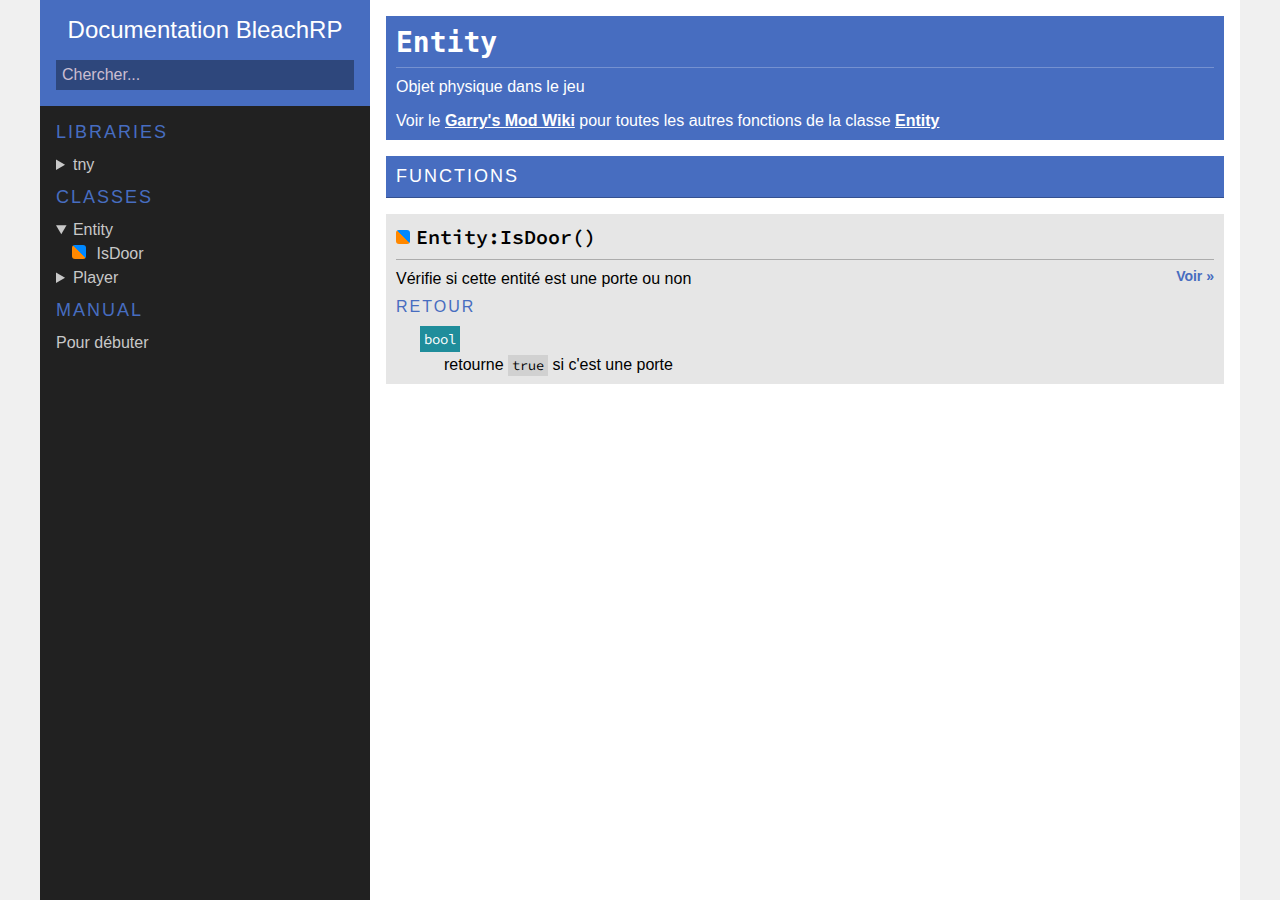
==== classes/entity/index.html @ 9f42a21c "deploy: ben-itdev/bleachrp@35046b9573e682206eda9155e34957f7cd583f9c" ====
<html>
	<head>
		<title>Entity - BleachRP Documentation</title>

		<meta property="og:type" content="website" />
		<meta property="og:title" content="Entity - BleachRP Documentation" />
		<meta property="og:site_name" content="Documentation BleachRP" />


			<meta property="og:description" content="Objet physique dans le jeu

Voir le [Garry&#39;s Mod Wiki](https:&#47;&#47;wiki.garrysmod.com&#47;page&#47;Category:Entity) pour toutes les autres fonctions de la classe `Entity`" />


		<link rel="stylesheet" href="https://fonts.googleapis.com/css?family=Source+Code+Pro" />
		<link rel="stylesheet" href="../../ldoc.css" />
		<link rel="stylesheet" href="../../highlight.css" />
	</head>

	<body>
		<main>


<nav>
	<header>

			<h1><a href="../../">Documentation BleachRP</a></h1>

		<input id="search" type="search" autocomplete="off" placeholder="Chercher..." />
	</header>

	<section>


				<details class="category" open>
					<summary>
						<h2>Libraries</h2>
					</summary>

					<ul>


							<li>

									<details >
									<summary><a href="../../libraries/tny/">tny</a></summary>

									<ul>









									</ul>
									</details>

							</li>

					</ul>
				</details>



				<details class="category" open>
					<summary>
						<h2>Classes</h2>
					</summary>

					<ul>


							<li>

									<details open>
									<summary><a href="../../classes/entity/">Entity</a></summary>

									<ul>






										<li>
											<span class="realm shared"></span>
											<a href="../../classes/entity/#IsDoor">
IsDoor
											</a>
										</li>






									</ul>
									</details>

							</li>


							<li>

									<details >
									<summary><a href="../../classes/player/">Player</a></summary>

									<ul>






										<li>
											<span class="realm shared"></span>
											<a href="../../classes/player/#GetPlayTime">
GetPlayTime
											</a>
										</li>



										<li>
											<span class="realm shared"></span>
											<a href="../../classes/player/#IsStuck">
IsStuck
											</a>
										</li>






									</ul>
									</details>

							</li>

					</ul>
				</details>



				<details class="category" open>
					<summary>
						<h2>Manual</h2>
					</summary>

					<ul>


							<li>

									<a href="../../manual/getting-started/">Pour débuter</a>









							</li>

					</ul>
				</details>


	</section>
</nav>


			<article>

					<div class="wrapper">
						<header class="module">
	<h1>Entity</h1>
	<h2>Objet physique dans le jeu</p>

<p>Voir le <a href="https://wiki.garrysmod.com/page/Category:Entity">Garry's Mod Wiki</a> pour toutes les autres fonctions de la classe <a href="../../classes/entity/#">Entity</a></h2>
</header>

<p>

</p>


	<h1 class="title">Functions</h1>


		<section class="method">
			<header>
				<a class="anchor" id="IsDoor">
					<h1><span class="realm shared"></span></span>Entity:IsDoor()</h1>
				</a>




					<a class="reference" href="https://github.com/ben-itdev/bleachrptree/master/gamemode/meta/sh_entity.lua#L13">Voir &raquo;</a>



					<p>Vérifie si cette entité est une porte ou non</p>

			</header>








				<h3>Retour</h3>
				<ul>





							<li>

									<span class="type">bool</span>


								<p>retourne <code>true</code> si c'est une porte</p>
							</li>




				</ul>





		</section>



					</div>

			</article>
		</main>

		<script type="text/javascript" src="../../app.js"></script>
		<script type="text/javascript" src="../../highlight.min.js"></script>
		<script type="text/javascript">
			var elements = document.querySelectorAll("pre code")

			hljs.configure({
				languages: ["lua"]
			});

			for (var i = 0; i < elements.length; i++)
			{
				hljs.highlightBlock(elements[i]);
			}
		</script>
	</body>
</html>
---- ldoc.css ----
:root {
	--content-width: 1200px;
	--sidebar-width: 330px;

	--padding-big: 48px;
	--padding-normal: 24px;
	--padding-small: 16px;
	--padding-tiny: 10px;

	--font-massive: 32px;
	--font-huge: 24px;
	--font-big: 18px;
	--font-normal: 16px;
	--font-tiny: 12px;

	--font-style-normal: Segoe UI, Helvetica, Arial, sans-serif;
	--font-style-code: Consolas, monospace;

	--color-accent: rgb(71, 109, 192);
	--color-accent-dark: rgb(46, 71, 124);
	--color-white: rgb(255, 255, 255);
	--color-offwhite: rgb(200, 200, 200);
	--color-white-accent: rgb(203, 190, 209);
	--color-black: rgb(0, 0, 0);
	--color-lightgrey: rgb(160, 160, 160);
	--color-background-light: rgb(240, 240, 240);
	--color-background-dark: rgb(33, 33, 33);
}

* {
	padding: 0;
	margin: 0;
	box-sizing: border-box;
}

body {
	background-color: var(--color-background-light);
	font-family: var(--font-style-normal);

	display: flex;
	flex-direction: column;
}

a {
	color: inherit;
	text-decoration: inherit;
}

h1, h2, h3, h4 {
	font-weight: 400;
}

ul li {
	margin-left: var(--padding-small);
}

/* landing */
.landing {
	background-color: var(--color-accent);
	color: var(--color-white);

	padding: 128px 0 128px 0;
}

.landing h1 {
	margin: 0;
	padding: 0;
	border: none;

	font-weight: 100;
	font-size: var(--font-massive);
	text-align: center;
}

.wrapper {
	padding: var(--padding-small);
}

details {
	user-select: none;
}

details summary {
	outline: none;
}

code {
	font-family: "Source Code Pro", monospace;
	font-size: 85%;
	white-space: pre;
	tab-size: 4;
	-moz-tab-size: 4;
	padding: 2px 4px;
	background-color: rgb(33, 33, 33, 0.1);
}

pre {
	background-color: rgb(33, 33, 33, 0.1);
	margin-top: var(--padding-small);
	padding: var(--padding-tiny);
	overflow: auto;
}

pre code {
	background-color: transparent;
}

span.realm {
	width: 14px;
	height: 14px;
	border-radius: 3px;
	display: inline-block;
	margin-right: 6px;
}

span.realm.shared {
	background: linear-gradient(45deg, #f80 0%, #f80 50%, #08f 51%, #08f 100%);
}

span.realm.client {
	background-color: #f80;
}

span.realm.server {
	background-color: #08f;
}

/* wrapper element for sidebar/content */
main {
	display: flex;
	flex-direction: row;
	justify-content: space-between;
	align-items: flex-start;

	width: var(--content-width);
	margin: auto;
}

/* sidebar */
nav {
	color: var(--color-offwhite);
	background-color: var(--color-background-dark);

	position: fixed;
	display: flex;
	flex-direction: column;

	width: var(--sidebar-width);
	height: 100%;
}

/* sidebar header */
nav header {
	color: var(--color-white);
	background-color: var(--color-accent);

	padding: var(--padding-small);
}

nav header h1 {
	font-size: var(--font-huge);
	font-weight: 100;
	text-align: center;

	margin-bottom: var(--padding-small);
}

#search {
	background-color: var(--color-accent-dark);
	color: var(--color-white);

	border: none;
	font-size: var(--font-normal);
	outline: none;

	width: 100%;
	padding: 6px;
}

#search::placeholder {
	color: var(--color-white-accent);
}

#search::-webkit-search-cancel-button {
	display: none;
}

/* sidebar contents */
nav section {
	padding: var(--padding-small);
	overflow: auto;
}

nav section ul {
	list-style-type: none;
}

nav section::-webkit-scrollbar,
pre::-webkit-scrollbar {
	width: 8px;
	height: 8px;
}

nav section::-webkit-scrollbar-track,
pre::-webkit-scrollbar-track {
	background: transparent;
}

nav section::-webkit-scrollbar-thumb {
	background-color: var(--color-lightgrey);
}

pre::-webkit-scrollbar-thumb {
	background-color: var(--color-lightgrey);
}

/* sidebar contents category */
nav section details.category {
	padding-top: var(--padding-tiny);
}

nav section details.category > ul > li {
	margin: 0;
	line-height: 1.5;
}

nav section details.category > ul > li a {
	display: inline-block;
	width: 90%;
}

nav section details.category:first-of-type {
	padding-top: calc(var(--padding-tiny) * -1);
}

nav section details.category summary::-webkit-details-marker {
	opacity: 0.5;
	cursor: pointer;
}

nav section details.category summary h2 {
	color: var(--color-accent);

	font-size: var(--font-big);
	letter-spacing: 2px;
	text-transform: uppercase;
	cursor: pointer;

	padding-bottom: var(--padding-tiny);
}

/* content */
article {
	background-color: rgb(255, 255, 255);

	width: calc(100% - var(--sidebar-width));
	min-height: 100vh;
	margin-left: var(--sidebar-width);
}

article .wrapper > *:first-child {
	margin-top: 0;
}

/* header */
article header {
	color: rgb(255, 255, 255);
	background-color: rgb(71, 109, 192);
	padding: var(--padding-tiny);
}

article header h1 {
	border-bottom: 1px solid rgba(255, 255, 255, 0.25);
	padding-bottom: 8px;
	font-family: var(--font-style-code);
	margin: 0;
}

article header h2 {
	padding-top: var(--padding-tiny);
	margin: 0;
	font-size: var(--font-normal);
	font-weight: normal;
}

article header.module a {
	color: white !important;
	text-decoration: underline;
}

details.category > summary {
	list-style: none;
}

details.category > summary::-webkit-details-marker {
	display: none;
}

article h1 {
	font-size: 28px;
	font-weight: 600;
	border-bottom: 1px solid rgba(0, 0, 0, 0.25);
	margin-top: 24px;
	margin-bottom: 16px;
	padding-bottom: 8px;
}

article h2 {
	font-size: 20px;
	font-weight: 600;
	margin-top: 12px;
}

article h3 {
	color: rgb(71, 109, 192);
	margin-top: var(--padding-tiny);
	text-transform: uppercase;
}

article p {
	margin-top: var(--padding-small);
}

article p a,
article ul li a,
article h1 a,
article h2 a {
	color: rgb(71, 109, 192);
	font-weight: 600;
}

article h1.title {
	color: rgb(255, 255, 255);
	background-color: rgb(71, 109, 192);
	margin-top: var(--padding-small);
	margin-bottom: 0;
	padding: var(--padding-tiny);

	font-size: var(--font-big);
	font-weight: 100;
	letter-spacing: 2px;
	text-transform: uppercase;
}

a.reference {
	color: rgb(71, 109, 192);
	float: right;
	margin-top: 8px;
	padding-left: 8px;
	font-size: 14px;
	font-weight: 600;
}

.notice {
	--color-notice-background: var(--color-accent);
	--color-notice-text: var(--color-notice-background);

	margin-top: var(--padding-tiny);
	border: 2px solid var(--color-notice-background);
}

.notice.error {
	--color-notice-background: rgb(194, 52, 130);
}

.notice.warning {
	--color-notice-background: rgb(224, 169, 112);
	--color-notice-text: rgb(167, 104, 37);
}

.notice .title {
	color: var(--color-white);
	background-color: var(--color-notice-background);

	padding: var(--padding-tiny);
	font-size: var(--font-normal);

	text-transform: uppercase;
	letter-spacing: 2px;
}

.notice p {
	color: var(--color-notice-text);

	margin: 0 !important;
	padding: var(--padding-tiny);
}

/* function/table */
.method {
	display: flex;
	flex-flow: column;
	background-color: rgb(230, 230, 230);
	padding: var(--padding-tiny);
	margin-top: var(--padding-small);
}

.method header {
	color: rgb(0, 0, 0);
	background-color: inherit;
	padding: 0;
	order: -1;
}

.method header .anchor {
	color: inherit;
	text-decoration: inherit;
}

.method header .anchor:target h1 {
	background-color: rgba(71, 109, 192, 0.2);
	background-clip: content-box;
}

.method header h1 {
	font-family: "Source Code Pro", monospace;
	padding-bottom: var(--padding-tiny);
	border-bottom: 1px solid rgba(0, 0, 0, 0.25);
	font-size: 20px;
}

.method header p:first-of-type {
	margin-top: var(--padding-tiny);
}

.method h3 {
	color: rgb(71, 109, 192);
	font-size: var(--font-normal);
	letter-spacing: 2px;
	text-transform: uppercase;
}

.method pre {
	margin-top: var(--padding-tiny);
}

@media only screen and (max-width: 1100px) {
	main nav {
		position: inherit;
	}

	main article {
		margin-left: 0;
	}
}

.method ul {
	margin-top: var(--padding-tiny);
	background-color: inherit;
}

.method ul li {
	list-style: none;
	margin: 4px 0 0 var(--padding-normal);
}

.method ul li:first-of-type {
	margin-top: 0;
}

.method ul li p {
	margin: 4px 0 0 var(--padding-normal);
}

.method ul li pre {
	margin: 4px 0 0 var(--padding-normal);
}

.method ul li a {
	color: rgb(71, 109, 192);
	font-weight: 600;
}

/* we have to manually specify these instead of making a shared class since you cannot customize the parameter class in ldoc */
.parameter, .type, .default {
	display: inline-block;
	color: rgb(255, 255, 255) !important;

	padding: 4px;
	font-size: 14px;
	font-family: "Source Code Pro", monospace;
}

.parameter {
	background-color: rgb(71, 109, 192);
}

.type {
	background-color: rgb(31, 141, 155);
}

a.type {
	font-weight: 300 !important;
	text-decoration: underline;
}

.default {
	background-color: rgb(193, 114, 11);
}

.type a {
	padding: 0;
}

.or {
	color: rgba(71, 109, 192, 0.5);
	background-color: inherit;

	width: calc(100% - 32px);
	height: 8px;
	margin: 0 0 8px 32px;

	text-align: center;
	font-weight: 600;
	border-bottom: 1px solid rgba(71, 109, 192, 0.5);
}

.or span {
	background-color: inherit;
	padding: 0 8px 0 8px;
}
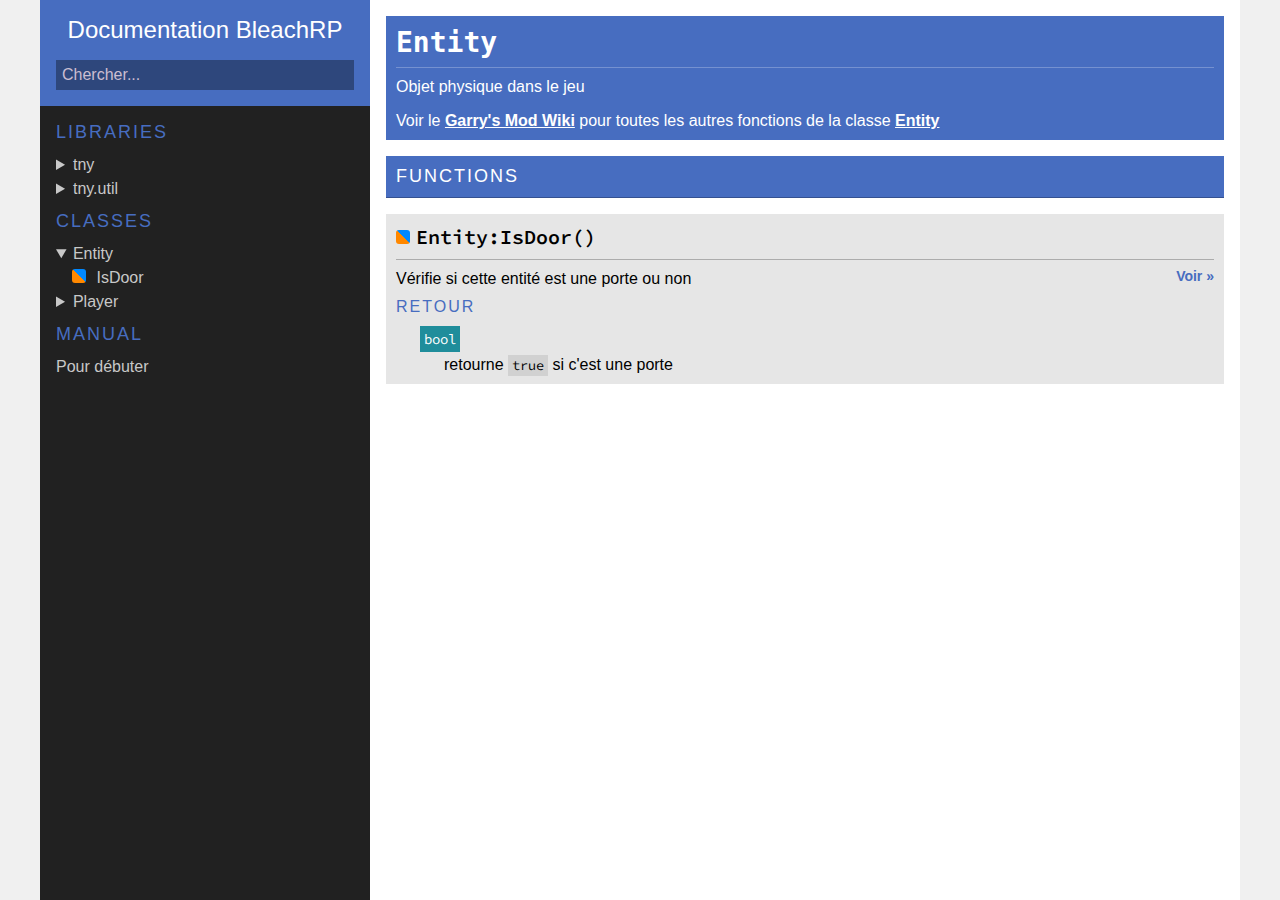
==== commit cb812b0b: "deploy: ben-itdev/bleachrp@b2f372a8ffd196d04851aeb83c26f03b6dc341f0" ====
--- a/classes/entity/index.html
+++ b/classes/entity/index.html
@@ -11,7 +11,8 @@
 
 			<meta property="og:description" content="Objet physique dans le jeu
 
-Voir le [Garry&#39;s Mod Wiki](https:&#47;&#47;wiki.garrysmod.com&#47;page&#47;Category:Entity) pour toutes les autres fonctions de la classe `Entity`" />
+Voir le [Garry&#39;s Mod Wiki](https:&#47;&#47;wiki.garrysmod.com&#47;page&#47;Category:Entity) pour toutes les autres
+fonctions de la classe `Entity`" />
 
 
 		<link rel="stylesheet" href="https://fonts.googleapis.com/css?family=Source+Code+Pro" />
@@ -62,6 +63,81 @@
 
 							</li>
 
+
+							<li>
+
+									<details >
+									<summary><a href="../../libraries/tny.util/">tny.util</a></summary>
+
+									<ul>
+
+
+
+
+
+
+										<li>
+											<span class="realm shared"></span>
+											<a href="../../libraries/tny.util/#tny.util.GetBaseDir">
+GetBaseDir
+											</a>
+										</li>
+
+
+
+										<li>
+											<span class="realm shared"></span>
+											<a href="../../libraries/tny.util/#tny.util.GetGamemodeDir">
+GetGamemodeDir
+											</a>
+										</li>
+
+
+
+										<li>
+											<span class="realm shared"></span>
+											<a href="../../libraries/tny.util/#tny.util.GetModulesDir">
+GetModulesDir
+											</a>
+										</li>
+
+
+
+										<li>
+											<span class="realm shared"></span>
+											<a href="../../libraries/tny.util/#tny.util.IncludeDir">
+IncludeDir
+											</a>
+										</li>
+
+
+
+										<li>
+											<span class="realm shared"></span>
+											<a href="../../libraries/tny.util/#tny.util.IncludeFile">
+IncludeFile
+											</a>
+										</li>
+
+
+
+										<li>
+											<span class="realm shared"></span>
+											<a href="../../libraries/tny.util/#tny.util.IncludeModule">
+IncludeModule
+											</a>
+										</li>
+
+
+
+
+
+
+									</ul>
+									</details>
+
+							</li>
+
 					</ul>
 				</details>
 
@@ -185,7 +261,8 @@
 	<h1>Entity</h1>
 	<h2>Objet physique dans le jeu</p>
 
-<p>Voir le <a href="https://wiki.garrysmod.com/page/Category:Entity">Garry's Mod Wiki</a> pour toutes les autres fonctions de la classe <a href="../../classes/entity/#">Entity</a></h2>
+<p>Voir le <a href="https://wiki.garrysmod.com/page/Category:Entity">Garry's Mod Wiki</a> pour toutes les autres
+fonctions de la classe <a href="../../classes/entity/#">Entity</a></h2>
 </header>
 
 <p>
@@ -205,7 +282,7 @@
 
 
 
-					<a class="reference" href="https://github.com/ben-itdev/bleachrptree/master/gamemode/meta/sh_entity.lua#L13">Voir &raquo;</a>
+					<a class="reference" href="https://github.com/ben-itdev/bleachrp/tree/master/gamemode/meta/sh_entity.lua#L14">Voir &raquo;</a>
 
 
 
--- a/highlight.css
+++ b/highlight.css
@@ -0,0 +1,96 @@
+/*
+
+github.com style (c) Vasily Polovnyov <vast@whiteants.net>
+
+*/
+
+.hljs {
+    display: block;
+    color: #333;
+}
+  
+.hljs-comment,
+.hljs-quote {
+    color: #535346;
+    font-style: italic;
+}
+  
+.hljs-keyword,
+.hljs-selector-tag,
+.hljs-subst {
+    color: #333;
+    font-weight: bold;
+}
+  
+.hljs-number,
+.hljs-literal,
+.hljs-variable,
+.hljs-template-variable,
+.hljs-tag .hljs-attr {
+    color: #008080;
+}
+  
+.hljs-string,
+.hljs-doctag {
+    color: #d14;
+}
+  
+.hljs-title,
+.hljs-section,
+.hljs-selector-id {
+    color: #900;
+    font-weight: bold;
+}
+  
+.hljs-subst {
+    font-weight: normal;
+}
+  
+.hljs-type,
+.hljs-class .hljs-title {
+    color: #458;
+    font-weight: bold;
+}
+  
+.hljs-tag,
+.hljs-name,
+.hljs-attribute {
+    color: #000080;
+    font-weight: normal;
+}
+  
+.hljs-regexp,
+.hljs-link {
+    color: #009926;
+}
+  
+.hljs-symbol,
+.hljs-bullet {
+    color: #990073;
+}
+  
+.hljs-built_in,
+.hljs-builtin-name {
+    color: #0086b3;
+}
+  
+.hljs-meta {
+    color: #999;
+    font-weight: bold;
+}
+  
+.hljs-deletion {
+    background: #fdd;
+}
+  
+.hljs-addition {
+    background: #dfd;
+}
+  
+.hljs-emphasis {
+    font-style: italic;
+}
+  
+.hljs-strong {
+    font-weight: bold;
+}
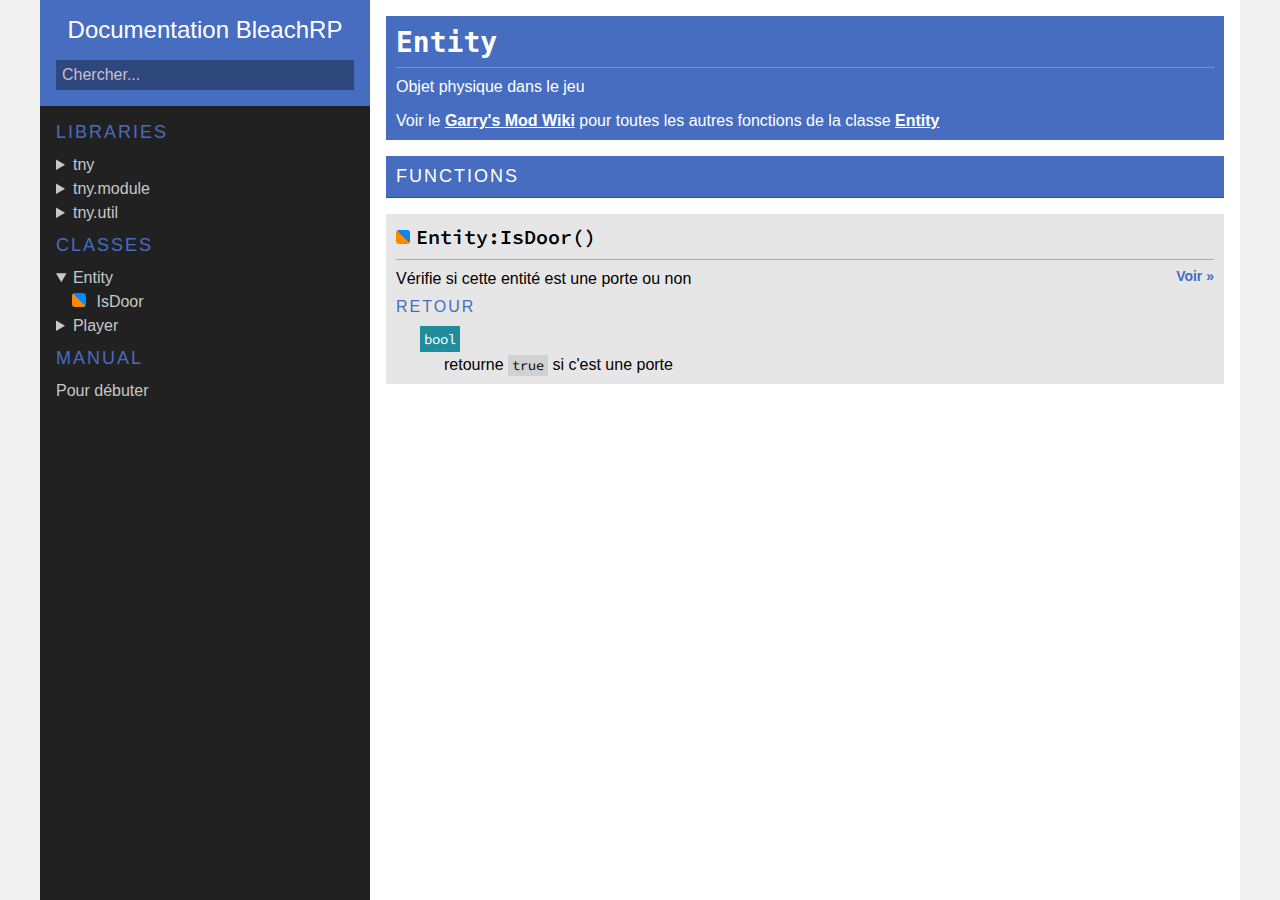
==== commit 31cdd922: "deploy: ben-itdev/bleachrp@7b9c6a17604bfdcbbe04ec02b76dd82bf85bfecf" ====
--- a/classes/entity/index.html
+++ b/classes/entity/index.html
@@ -67,6 +67,54 @@
 							<li>
 
 									<details >
+									<summary><a href="../../libraries/tny.module/">tny.module</a></summary>
+
+									<ul>
+
+
+
+
+
+
+										<li>
+											<span class="realm shared"></span>
+											<a href="../../libraries/tny.module/#tny.module.GetModule">
+GetModule
+											</a>
+										</li>
+
+
+
+										<li>
+											<span class="realm shared"></span>
+											<a href="../../libraries/tny.module/#tny.module.LoadModule">
+LoadModule
+											</a>
+										</li>
+
+
+
+										<li>
+											<span class="realm shared"></span>
+											<a href="../../libraries/tny.module/#tny.module.LoadModules">
+LoadModules
+											</a>
+										</li>
+
+
+
+
+
+
+									</ul>
+									</details>
+
+							</li>
+
+
+							<li>
+
+									<details >
 									<summary><a href="../../libraries/tny.util/">tny.util</a></summary>
 
 									<ul>
@@ -116,15 +164,6 @@
 											<span class="realm shared"></span>
 											<a href="../../libraries/tny.util/#tny.util.IncludeFile">
 IncludeFile
-											</a>
-										</li>
-
-
-
-										<li>
-											<span class="realm shared"></span>
-											<a href="../../libraries/tny.util/#tny.util.IncludeModule">
-IncludeModule
 											</a>
 										</li>
 
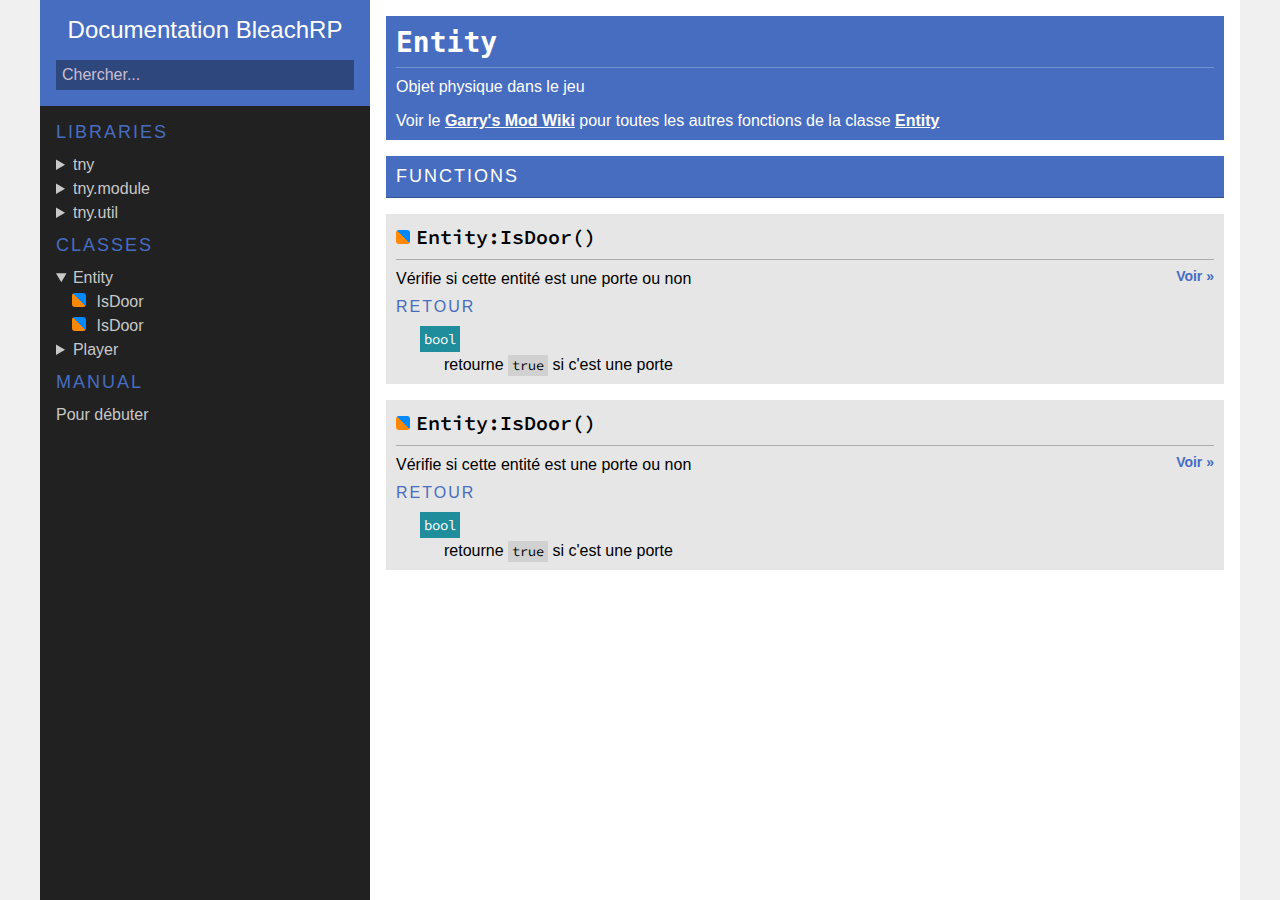
==== commit 578e8af4: "deploy: ben-itdev/bleachrp@64965a3f741a44a7163b2c65ffb5a8f9f29e59b5" ====
--- a/classes/entity/index.html
+++ b/classes/entity/index.html
@@ -87,6 +87,15 @@
 
 										<li>
 											<span class="realm shared"></span>
+											<a href="../../libraries/tny.module/#tny.module.GetModule">
+GetModule
+											</a>
+										</li>
+
+
+
+										<li>
+											<span class="realm shared"></span>
 											<a href="../../libraries/tny.module/#tny.module.LoadModule">
 LoadModule
 											</a>
@@ -96,6 +105,15 @@
 
 										<li>
 											<span class="realm shared"></span>
+											<a href="../../libraries/tny.module/#tny.module.LoadModule">
+LoadModule
+											</a>
+										</li>
+
+
+
+										<li>
+											<span class="realm shared"></span>
 											<a href="../../libraries/tny.module/#tny.module.LoadModules">
 LoadModules
 											</a>
@@ -103,6 +121,15 @@
 
 
 
+										<li>
+											<span class="realm shared"></span>
+											<a href="../../libraries/tny.module/#tny.module.LoadModules">
+LoadModules
+											</a>
+										</li>
+
+
+
 
 
 
@@ -135,6 +162,15 @@
 
 										<li>
 											<span class="realm shared"></span>
+											<a href="../../libraries/tny.util/#tny.util.GetBaseDir">
+GetBaseDir
+											</a>
+										</li>
+
+
+
+										<li>
+											<span class="realm shared"></span>
 											<a href="../../libraries/tny.util/#tny.util.GetGamemodeDir">
 GetGamemodeDir
 											</a>
@@ -144,6 +180,15 @@
 
 										<li>
 											<span class="realm shared"></span>
+											<a href="../../libraries/tny.util/#tny.util.GetGamemodeDir">
+GetGamemodeDir
+											</a>
+										</li>
+
+
+
+										<li>
+											<span class="realm shared"></span>
 											<a href="../../libraries/tny.util/#tny.util.GetModulesDir">
 GetModulesDir
 											</a>
@@ -153,8 +198,35 @@
 
 										<li>
 											<span class="realm shared"></span>
+											<a href="../../libraries/tny.util/#tny.util.GetModulesDir">
+GetModulesDir
+											</a>
+										</li>
+
+
+
+										<li>
+											<span class="realm shared"></span>
 											<a href="../../libraries/tny.util/#tny.util.IncludeDir">
 IncludeDir
+											</a>
+										</li>
+
+
+
+										<li>
+											<span class="realm shared"></span>
+											<a href="../../libraries/tny.util/#tny.util.IncludeDir">
+IncludeDir
+											</a>
+										</li>
+
+
+
+										<li>
+											<span class="realm shared"></span>
+											<a href="../../libraries/tny.util/#tny.util.IncludeFile">
+IncludeFile
 											</a>
 										</li>
 
@@ -211,6 +283,15 @@
 
 
 
+										<li>
+											<span class="realm shared"></span>
+											<a href="../../classes/entity/#IsDoor">
+IsDoor
+											</a>
+										</li>
+
+
+
 
 
 
@@ -236,6 +317,24 @@
 											<span class="realm shared"></span>
 											<a href="../../classes/player/#GetPlayTime">
 GetPlayTime
+											</a>
+										</li>
+
+
+
+										<li>
+											<span class="realm shared"></span>
+											<a href="../../classes/player/#GetPlayTime">
+GetPlayTime
+											</a>
+										</li>
+
+
+
+										<li>
+											<span class="realm shared"></span>
+											<a href="../../classes/player/#IsStuck">
+IsStuck
 											</a>
 										</li>
 
@@ -322,6 +421,56 @@
 
 
 					<a class="reference" href="https://github.com/ben-itdev/bleachrp/tree/master/gamemode/meta/sh_entity.lua#L14">Voir &raquo;</a>
+
+
+
+					<p>Vérifie si cette entité est une porte ou non</p>
+
+			</header>
+
+
+
+
+
+
+
+
+				<h3>Retour</h3>
+				<ul>
+
+
+
+
+
+							<li>
+
+									<span class="type">bool</span>
+
+
+								<p>retourne <code>true</code> si c'est une porte</p>
+							</li>
+
+
+
+
+				</ul>
+
+
+
+
+
+		</section>
+
+		<section class="method">
+			<header>
+				<a class="anchor" id="IsDoor">
+					<h1><span class="realm shared"></span></span>Entity:IsDoor()</h1>
+				</a>
+
+
+
+
+					<a class="reference" href="https://github.com/ben-itdev/bleachrp/tree/master/gamemode/core/meta/sh_entity.lua#L14">Voir &raquo;</a>
 
 
 
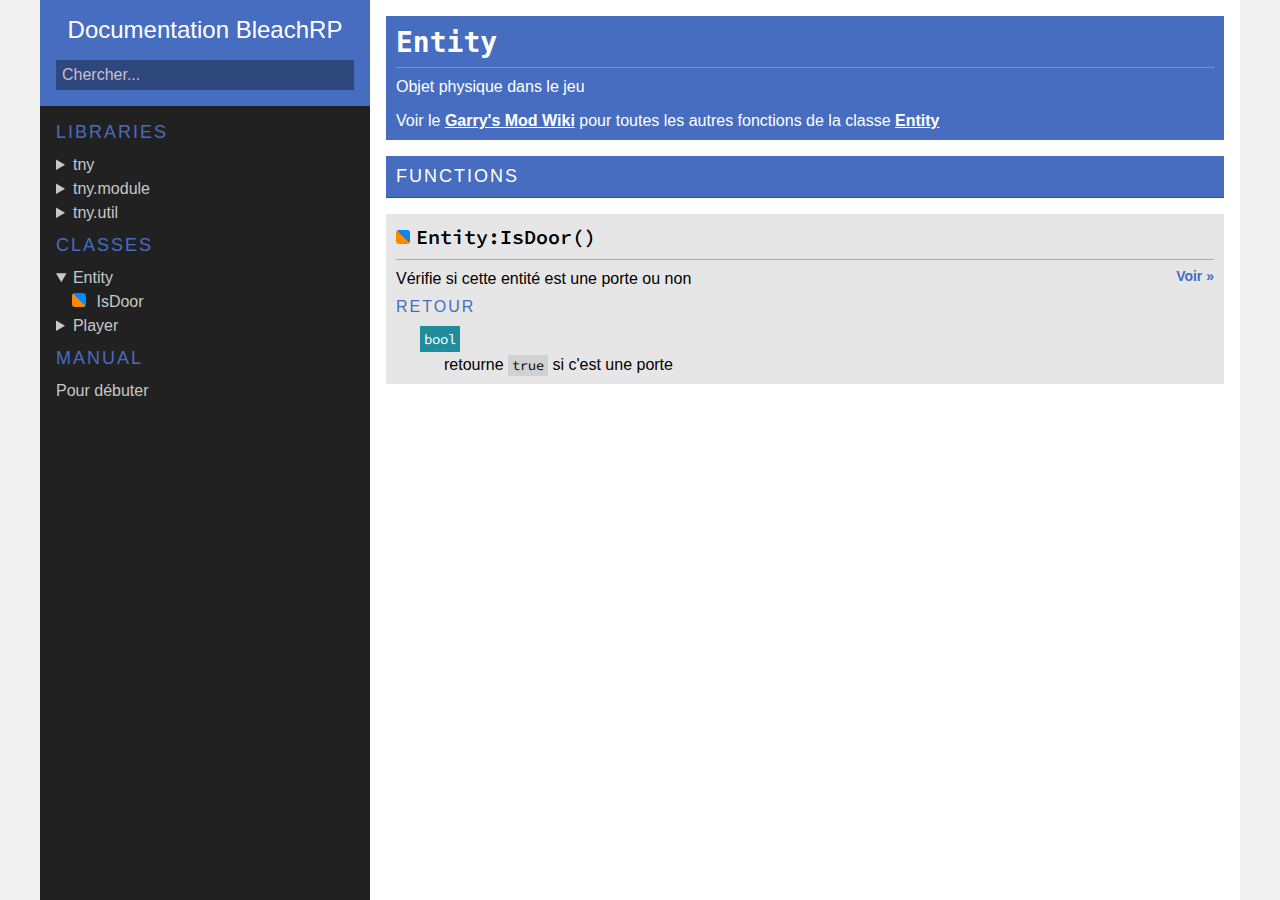
==== commit 9c71f653: "deploy: ben-itdev/bleachrp@11e3ead76c7c1802cb9fb937cd3fcfd1c9efc8e3" ====
--- a/classes/entity/index.html
+++ b/classes/entity/index.html
@@ -87,15 +87,6 @@
 
 										<li>
 											<span class="realm shared"></span>
-											<a href="../../libraries/tny.module/#tny.module.GetModule">
-GetModule
-											</a>
-										</li>
-
-
-
-										<li>
-											<span class="realm shared"></span>
 											<a href="../../libraries/tny.module/#tny.module.LoadModule">
 LoadModule
 											</a>
@@ -105,15 +96,6 @@
 
 										<li>
 											<span class="realm shared"></span>
-											<a href="../../libraries/tny.module/#tny.module.LoadModule">
-LoadModule
-											</a>
-										</li>
-
-
-
-										<li>
-											<span class="realm shared"></span>
 											<a href="../../libraries/tny.module/#tny.module.LoadModules">
 LoadModules
 											</a>
@@ -121,15 +103,6 @@
 
 
 
-										<li>
-											<span class="realm shared"></span>
-											<a href="../../libraries/tny.module/#tny.module.LoadModules">
-LoadModules
-											</a>
-										</li>
-
-
-
 
 
 
@@ -162,15 +135,6 @@
 
 										<li>
 											<span class="realm shared"></span>
-											<a href="../../libraries/tny.util/#tny.util.GetBaseDir">
-GetBaseDir
-											</a>
-										</li>
-
-
-
-										<li>
-											<span class="realm shared"></span>
 											<a href="../../libraries/tny.util/#tny.util.GetGamemodeDir">
 GetGamemodeDir
 											</a>
@@ -180,15 +144,6 @@
 
 										<li>
 											<span class="realm shared"></span>
-											<a href="../../libraries/tny.util/#tny.util.GetGamemodeDir">
-GetGamemodeDir
-											</a>
-										</li>
-
-
-
-										<li>
-											<span class="realm shared"></span>
 											<a href="../../libraries/tny.util/#tny.util.GetModulesDir">
 GetModulesDir
 											</a>
@@ -198,35 +153,8 @@
 
 										<li>
 											<span class="realm shared"></span>
-											<a href="../../libraries/tny.util/#tny.util.GetModulesDir">
-GetModulesDir
-											</a>
-										</li>
-
-
-
-										<li>
-											<span class="realm shared"></span>
 											<a href="../../libraries/tny.util/#tny.util.IncludeDir">
 IncludeDir
-											</a>
-										</li>
-
-
-
-										<li>
-											<span class="realm shared"></span>
-											<a href="../../libraries/tny.util/#tny.util.IncludeDir">
-IncludeDir
-											</a>
-										</li>
-
-
-
-										<li>
-											<span class="realm shared"></span>
-											<a href="../../libraries/tny.util/#tny.util.IncludeFile">
-IncludeFile
 											</a>
 										</li>
 
@@ -283,15 +211,6 @@
 
 
 
-										<li>
-											<span class="realm shared"></span>
-											<a href="../../classes/entity/#IsDoor">
-IsDoor
-											</a>
-										</li>
-
-
-
 
 
 
@@ -317,24 +236,6 @@
 											<span class="realm shared"></span>
 											<a href="../../classes/player/#GetPlayTime">
 GetPlayTime
-											</a>
-										</li>
-
-
-
-										<li>
-											<span class="realm shared"></span>
-											<a href="../../classes/player/#GetPlayTime">
-GetPlayTime
-											</a>
-										</li>
-
-
-
-										<li>
-											<span class="realm shared"></span>
-											<a href="../../classes/player/#IsStuck">
-IsStuck
 											</a>
 										</li>
 
@@ -410,56 +311,6 @@
 
 	<h1 class="title">Functions</h1>
 
-
-		<section class="method">
-			<header>
-				<a class="anchor" id="IsDoor">
-					<h1><span class="realm shared"></span></span>Entity:IsDoor()</h1>
-				</a>
-
-
-
-
-					<a class="reference" href="https://github.com/ben-itdev/bleachrp/tree/master/gamemode/meta/sh_entity.lua#L14">Voir &raquo;</a>
-
-
-
-					<p>Vérifie si cette entité est une porte ou non</p>
-
-			</header>
-
-
-
-
-
-
-
-
-				<h3>Retour</h3>
-				<ul>
-
-
-
-
-
-							<li>
-
-									<span class="type">bool</span>
-
-
-								<p>retourne <code>true</code> si c'est une porte</p>
-							</li>
-
-
-
-
-				</ul>
-
-
-
-
-
-		</section>
 
 		<section class="method">
 			<header>
